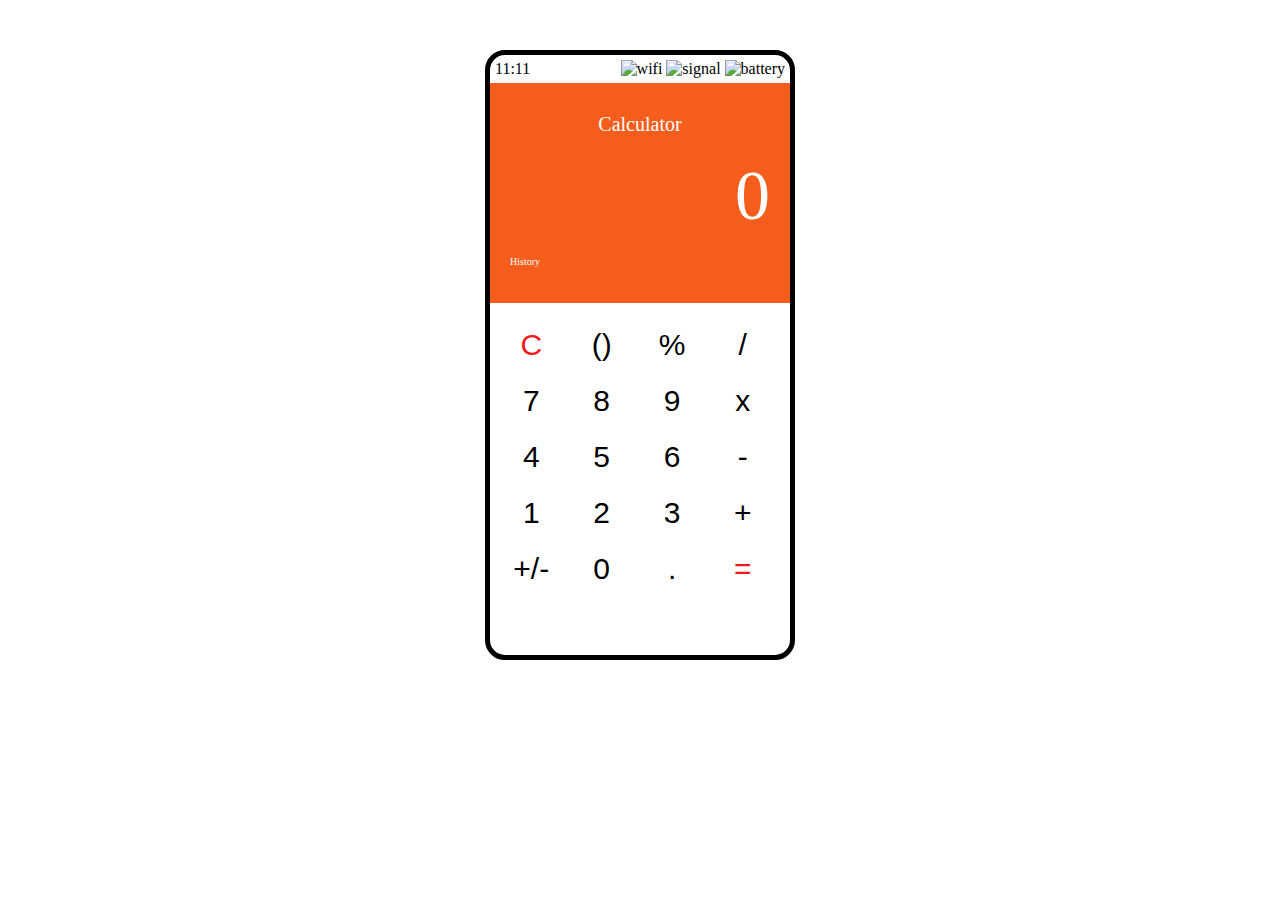
==== save/index.html @ 135239f5 "Загрузка файлов - создание репозитория" ====
<!DOCTYPE html>
<html lang="en">

<head>
    <meta charset="UTF-8">
    <meta http-equiv="X-UA-Compatible" content="IE=edge">
    <meta name="viewport" content="width=device-width, initial-scale=1.0">
    <title>Калькулятор</title>
    <link rel="stylesheet" href="style.css">
</head>

<body>
    <div class="main">
        <div class="toolbar">
           <div>11:11</div> 
           <div>
            <img src="" alt="wifi">
            <img src="" alt="signal">
            <img src="" alt="battery">
        </div>
        </div>
        <!-- SCREEN -->
        <div class="screen">
            <p>Calculator</p>
          <p class="main_string">0</p>
          <p class="main_primer"></p>
          <!-- HISTORY -->
          <div class="history">
            <div>History</div>
            <div></div>
           </div>
        </div>
       

        <!-- BUTTONS -->
        <div class="buttons">
           <div class="btn red"  data-action="reset">C</div>
           <div class="btn"  data-action="sk">()</div>
           <div class="btn" data-action="prc">%</div>
           <div class="btn"  data-action="delenie">/</div>
           <div class="btn">7</div>
           <div class="btn">8</div>
           <div class="btn">9</div>
           <div class="btn"  data-action="umn">x</div>
           <div class="btn">4</div>
           <div class="btn">5</div>
           <div class="btn">6</div>
           <div class="btn"  data-action="minus">-</div>
           <div class="btn">1</div>
           <div class="btn">2</div>
           <div class="btn">3</div>
           <div class="btn"  data-action="plus">+</div>
           <div class="btn"  data-action="prc">+/-</div>
           <div class="btn">0</div>
           <div class="btn">.</div>
           <div class="btn red"  data-action="ravno">=</div>

        </div>
    </div>
    <script src="js/calculator.js"></script>
</body>

</html>
---- save/style.css ----
.main {
    height: 600px;
    width: 300px;
    border: 5px solid #000;
    border-radius: 20px;
    margin: 50px auto;

}

.screen {
    height: 200px;
    background-color: rgb(244, 93, 28);
    padding: 10px 20px;

    /*  display: flex;  */
}

.screen p {
    text-align: center;
    color: white;
    font-size: 20px;

}

.toolbar {
    margin: 5px;
     display: flex;
     justify-content: space-between;
}

.screen .main_string {
    text-align: right;
    color: white;
    font-size: 70px;
    margin-top: 20px;
    margin-bottom: 0px;

}

.screen .main_primer {
    text-align: right;
    color: white;
    font-size: 20px;
    margin-top: 0px;

}

.history {
    justify-content: space-between;
    font-size: 10px;
    display: flex;
    color: white;
}

.buttons {
    display: flex;
    box-sizing: border-box;
    flex-wrap: wrap;
    padding: 20px 6px;
}

.btn {
    flex-wrap: nowrap;
    user-select: none;
    cursor: pointer;
    width: 21%;
    height: 20%;
    margin: 5px;
    margin-bottom: 17px;
    font-size: 30px;
    font-weight: 500;
    font-family: 'Lucida Sans', 'Lucida Sans Regular', 'Lucida Grande', 'Lucida Sans Unicode', Geneva, Verdana, sans-serif;
    /*  border: 1px solid black; */
    text-align: center;
}

.btn:hover {
   /*  box-shadow: 1px 1px 5px rgb(72, 72, 72); */
}

.red {
    color: rgb(242, 24, 24);
}
 .keydown{
    box-shadow: 2px 2px 5px rgb(86, 86, 86);
 }
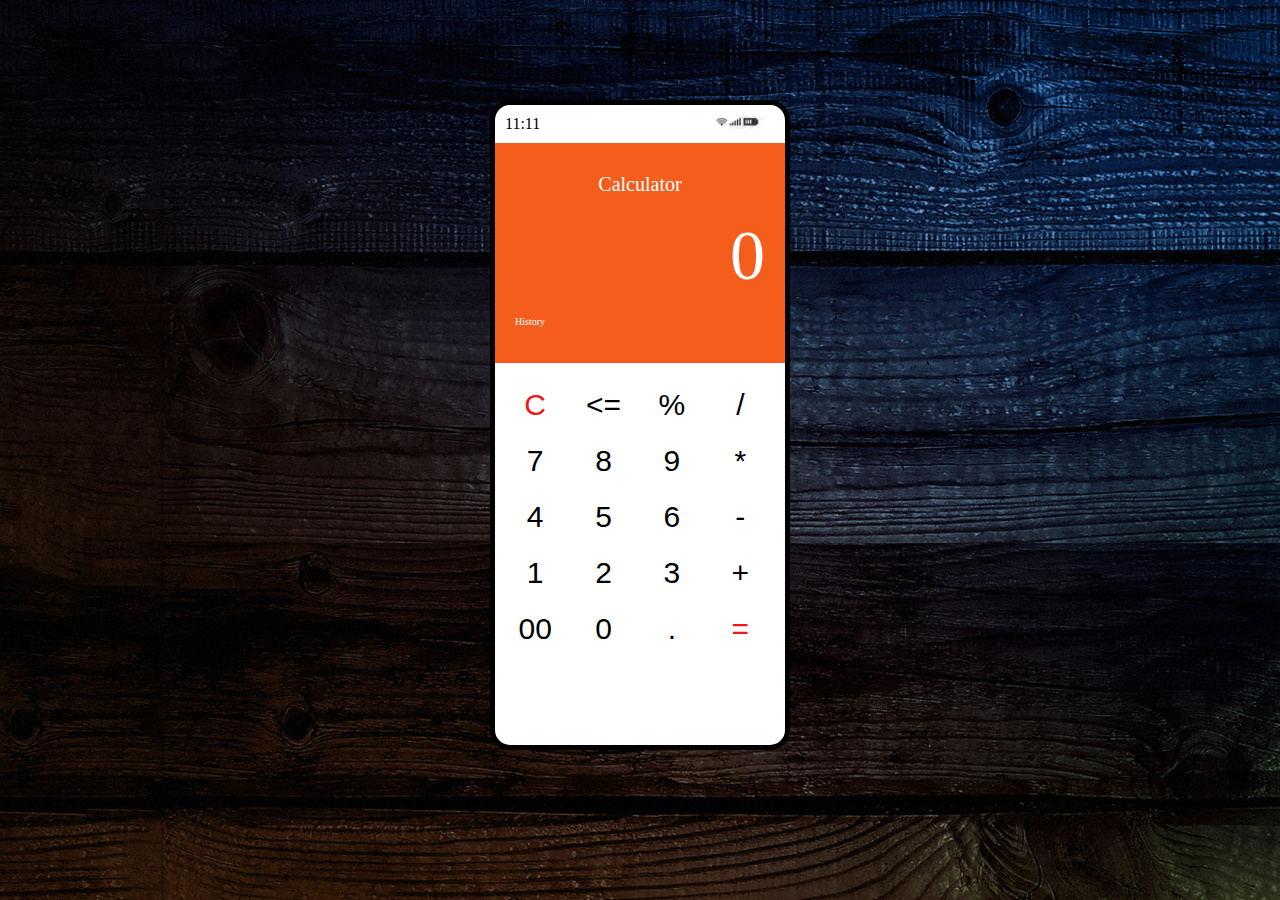
==== commit 42210a07: "Доработка функционала кнопок 2" ====
--- a/save/index.html
+++ b/save/index.html
@@ -12,22 +12,21 @@
 <body>
     <div class="main">
         <div class="toolbar">
-           <div>11:11</div> 
+           <div> 11:11</div>
            <div>
-            <img src="" alt="wifi">
-            <img src="" alt="signal">
-            <img src="" alt="battery">
+
+            <img class="img_bar"  src="img/energy_small.png" alt="battery">
         </div>
         </div>
         <!-- SCREEN -->
         <div class="screen">
             <p>Calculator</p>
-          <p class="main_string">0</p>
+          <div class="main_string">0</div>
           <p class="main_primer"></p>
           <!-- HISTORY -->
           <div class="history">
             <div>History</div>
-            <div></div>
+            <div class="history_res"></div>
            </div>
         </div>
        
@@ -35,13 +34,13 @@
         <!-- BUTTONS -->
         <div class="buttons">
            <div class="btn red"  data-action="reset">C</div>
-           <div class="btn"  data-action="sk">()</div>
+           <div class="btn" data-action="bsp"><=</div>
            <div class="btn" data-action="prc">%</div>
-           <div class="btn"  data-action="delenie">/</div>
+           <div class="btn" data-action="delenie">/</div>
            <div class="btn">7</div>
            <div class="btn">8</div>
            <div class="btn">9</div>
-           <div class="btn"  data-action="umn">x</div>
+           <div class="btn"  data-action="umn">*</div>
            <div class="btn">4</div>
            <div class="btn">5</div>
            <div class="btn">6</div>
@@ -50,7 +49,7 @@
            <div class="btn">2</div>
            <div class="btn">3</div>
            <div class="btn"  data-action="plus">+</div>
-           <div class="btn"  data-action="prc">+/-</div>
+           <div class="btn"  data-action="pl">00</div>
            <div class="btn">0</div>
            <div class="btn">.</div>
            <div class="btn red"  data-action="ravno">=</div>
--- a/save/style.css
+++ b/save/style.css
@@ -1,12 +1,20 @@
+body{
+    background-image: url("img/background1.jpg");
+}
 .main {
-    height: 600px;
+    height: 650px;
     width: 300px;
     border: 5px solid #000;
     border-radius: 20px;
-    margin: 50px auto;
+    margin: 100px auto;
+    background-color: white;
+    box-sizing: border-box;
+}
+.img_bar{
+    height: 14px;
 
+    margin-right: 10px ;
 }
-
 .screen {
     height: 200px;
     background-color: rgb(244, 93, 28);
@@ -26,6 +34,7 @@
     margin: 5px;
      display: flex;
      justify-content: space-between;
+    padding: 5px;
 }
 
 .screen .main_string {
@@ -34,6 +43,7 @@
     font-size: 70px;
     margin-top: 20px;
     margin-bottom: 0px;
+  
 
 }
 
@@ -42,6 +52,7 @@
     color: white;
     font-size: 20px;
     margin-top: 0px;
+    margin-bottom: 20px;
 
 }
 
@@ -50,6 +61,7 @@
     font-size: 10px;
     display: flex;
     color: white;
+    margin-bottom: 10px;
 }
 
 .buttons {
@@ -73,7 +85,10 @@
     /*  border: 1px solid black; */
     text-align: center;
 }
-
+.btn[data-action="bsp"] img{
+    width: 30px;
+margin: auto;
+}
 .btn:hover {
    /*  box-shadow: 1px 1px 5px rgb(72, 72, 72); */
 }
